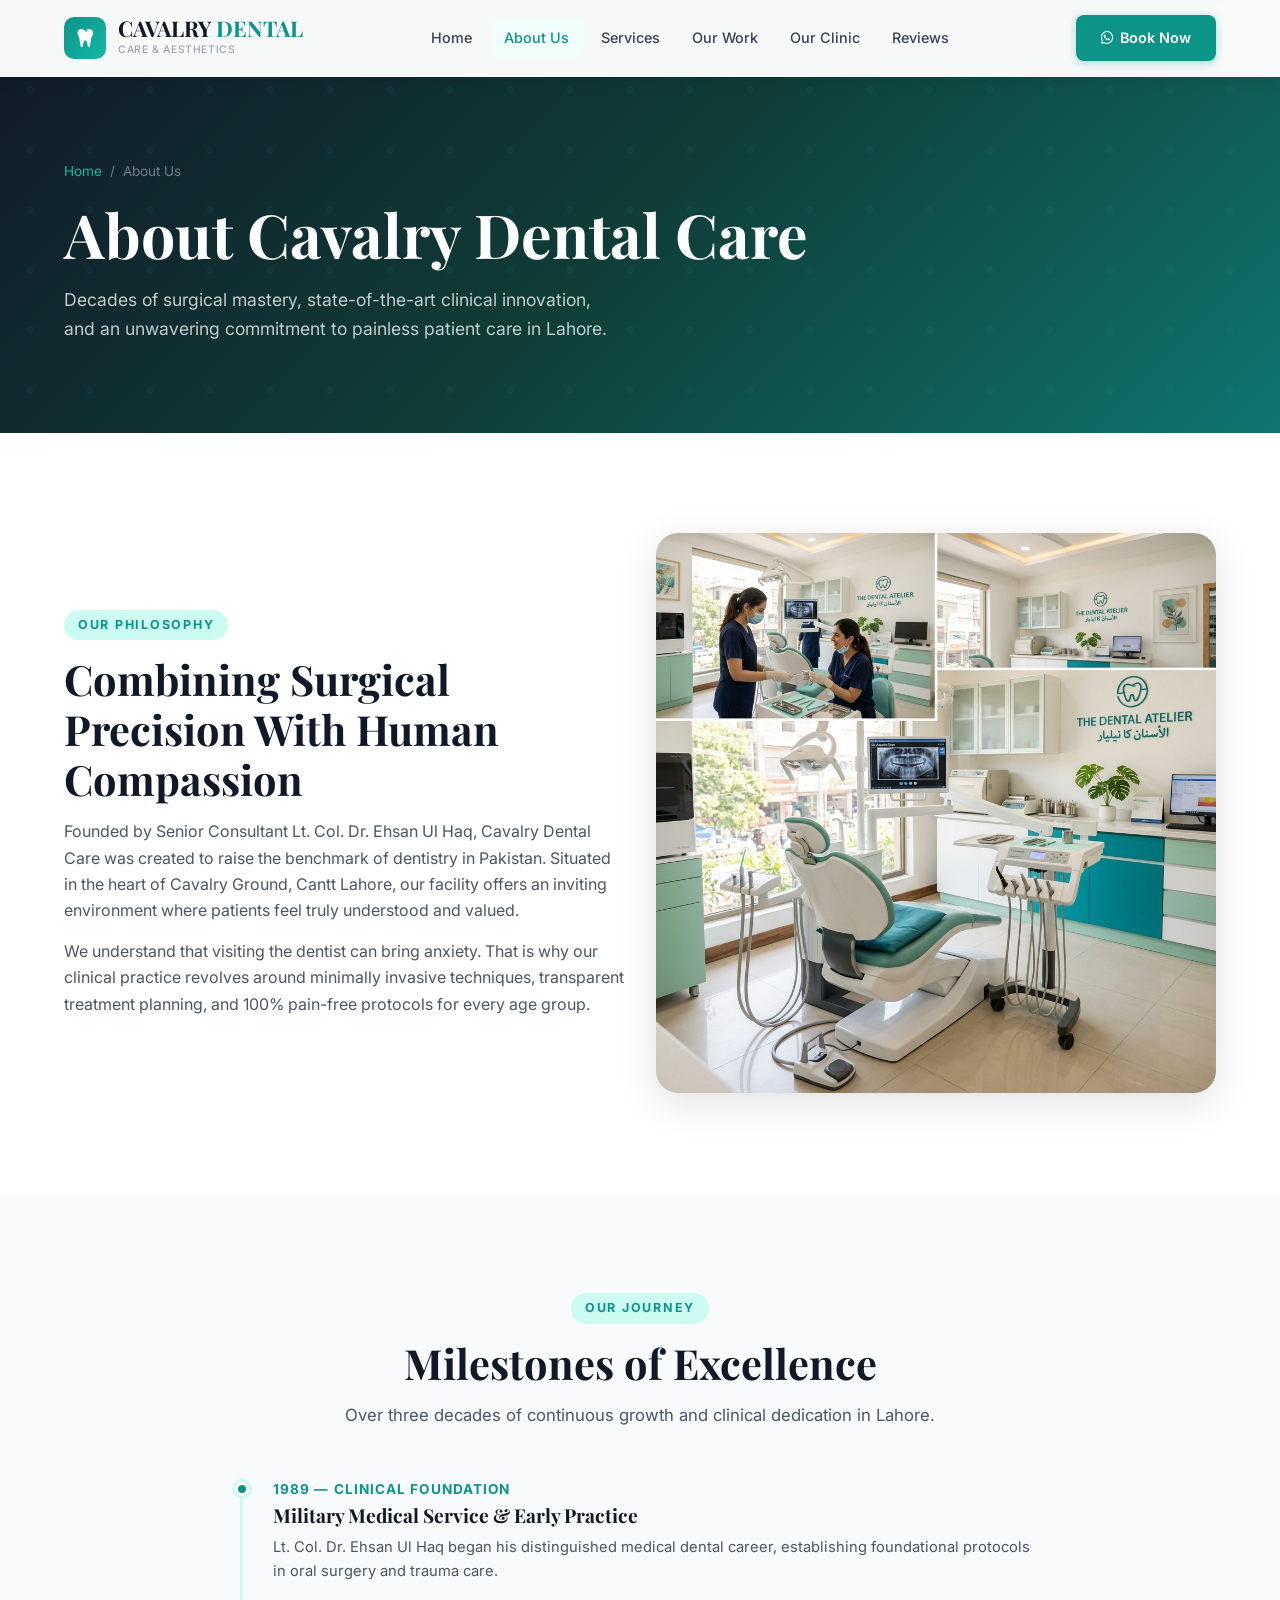
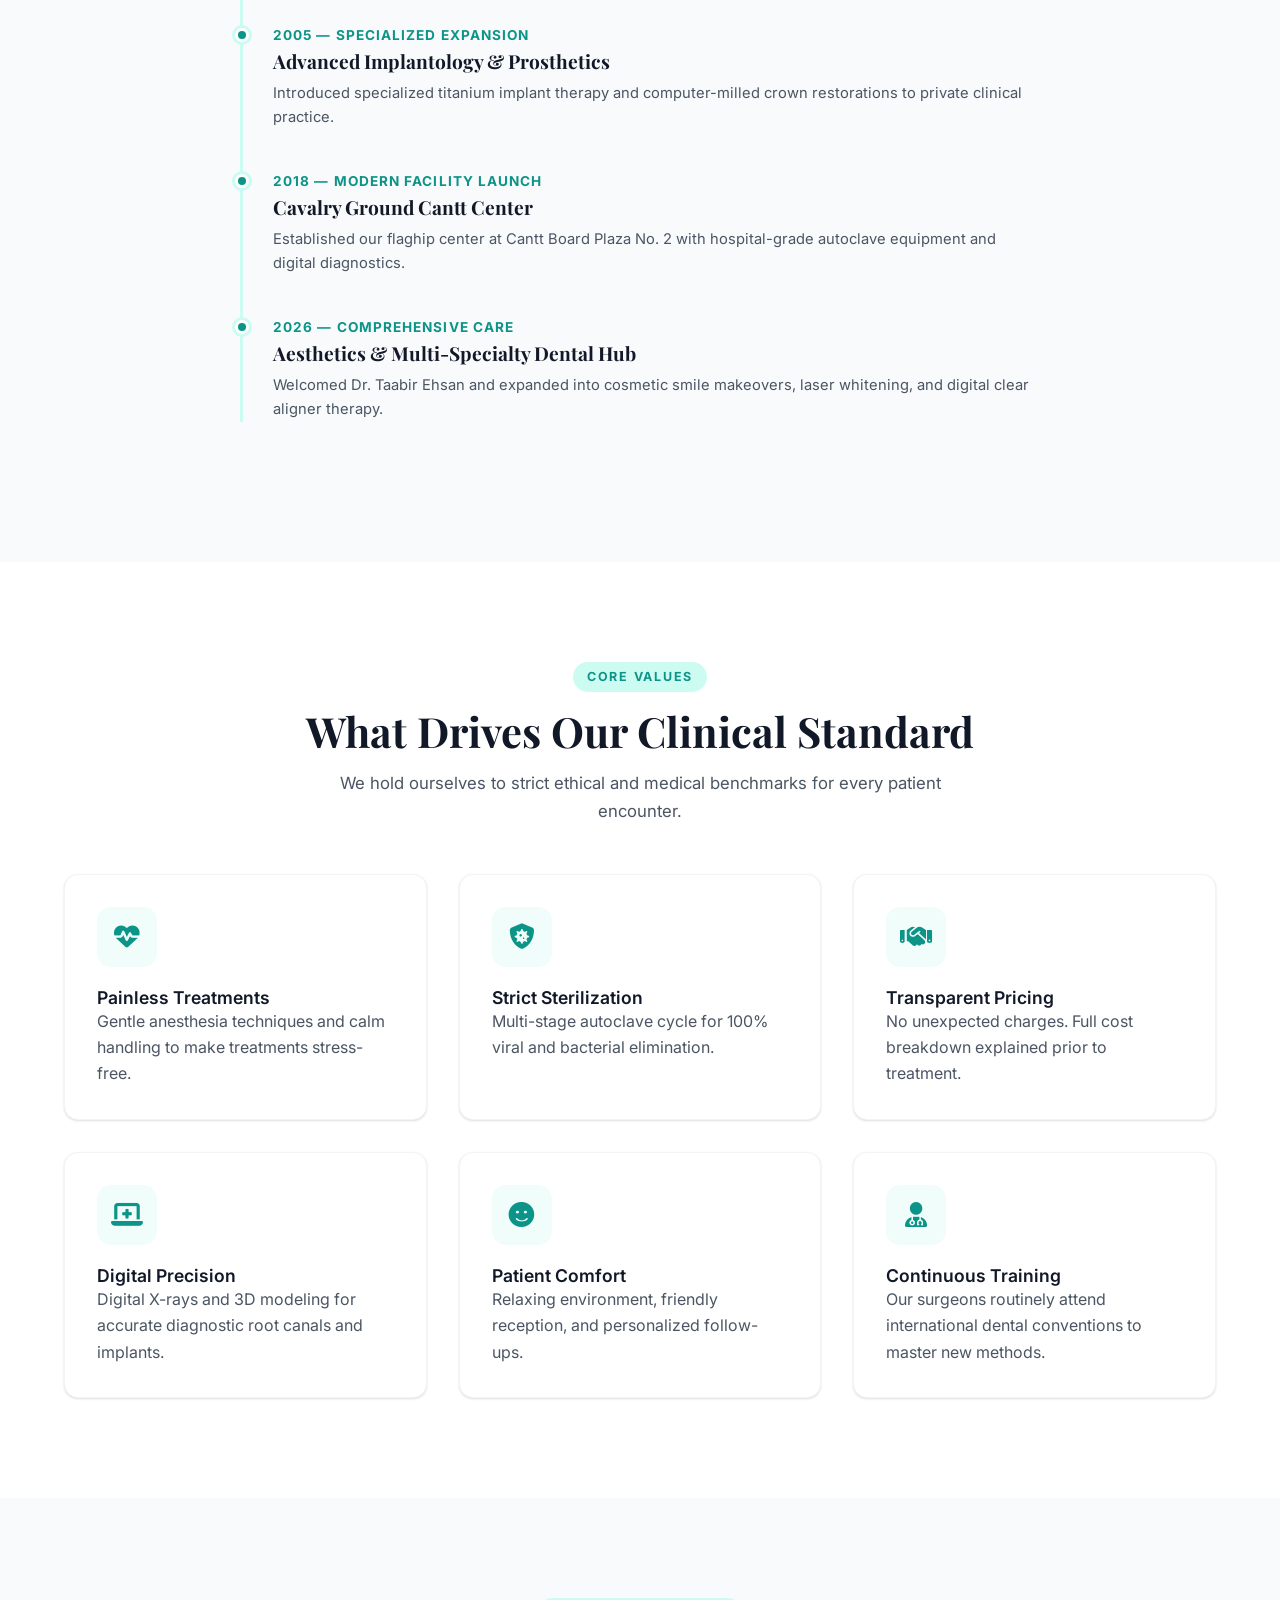
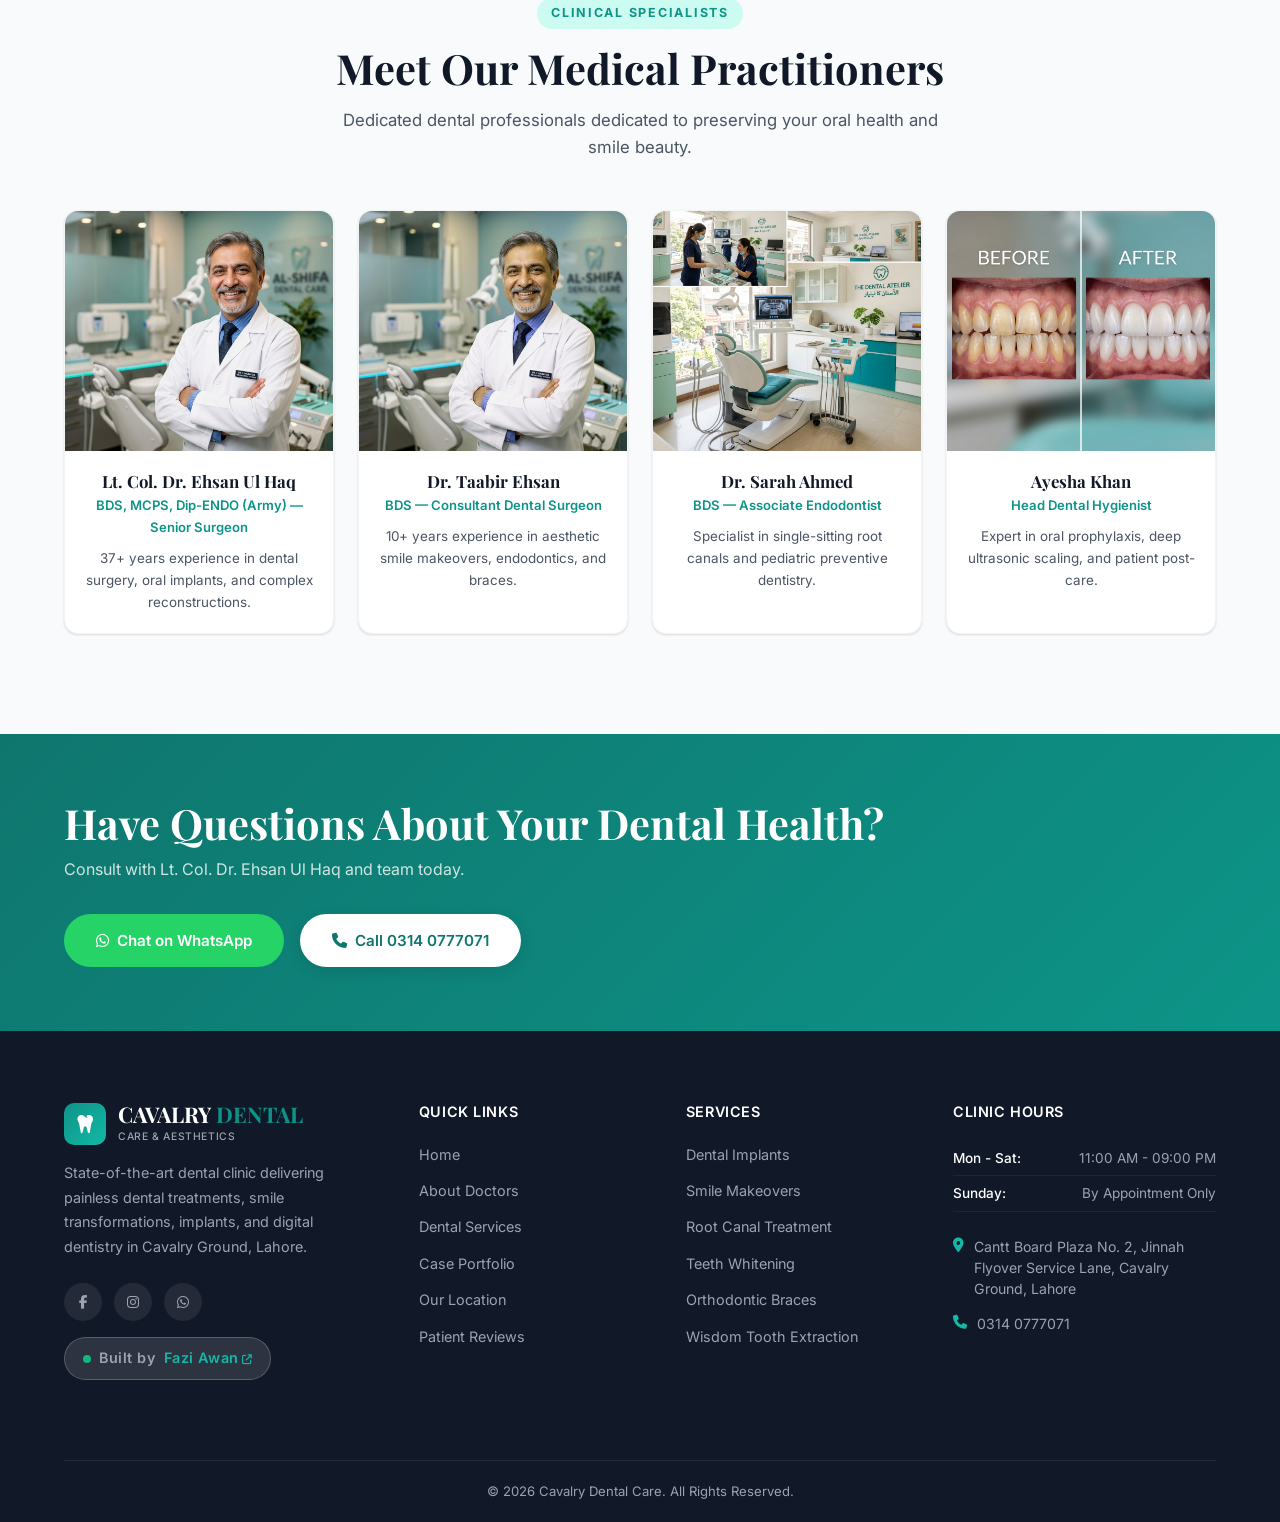
==== about.html @ 9e1ca4f2 "Checkpoint: current state of Cavalary Dental Care website" ====
<!DOCTYPE html>
<html lang="en">
<head>
  <meta charset="UTF-8" />
  <meta name="viewport" content="width=device-width, initial-scale=1.0" />
  <title>About Cavalry Dental Care — Lt. Col. Dr. Ehsan Ul Haq & Team | Lahore</title>
  <meta name="description" content="Learn about Cavalry Dental Care in Cavalry Ground, Lahore. Founded by Lt. Col. Dr. Ehsan Ul Haq (37+ yrs exp) and Dr. Taabir Ehsan. Dedicated to painless, world-class dental excellence." />
  <link rel="preconnect" href="https://fonts.googleapis.com" />
  <link rel="preconnect" href="https://fonts.gstatic.com" crossorigin />
  <link href="https://fonts.googleapis.com/css2?family=Inter:wght@300;400;500;600;700;800&family=Playfair+Display:wght@400;600;700&display=swap" rel="stylesheet" />
  <link rel="stylesheet" href="style.css" />
  <link rel="stylesheet" href="https://cdnjs.cloudflare.com/ajax/libs/font-awesome/6.5.0/css/all.min.css" />
  <style>
    .timeline {
      position: relative;
      max-width: 800px;
      margin: 40px auto 0;
      padding-left: 30px;
      border-left: 3px solid var(--teal-pale);
    }
    .timeline-item {
      position: relative;
      margin-bottom: 40px;
    }
    .timeline-item::before {
      content: '';
      position: absolute;
      left: -38px; top: 4px;
      width: 14px; height: 14px;
      border-radius: 50%;
      background: var(--teal);
      border: 3px solid #fff;
      box-shadow: 0 0 0 3px var(--teal-pale);
    }
    .timeline-year {
      font-size: .85rem; font-weight: 700; color: var(--teal);
      text-transform: uppercase; letter-spacing: .08em; margin-bottom: 4px;
    }
    .timeline-title { font-size: 1.2rem; margin-bottom: 8px; }
    .timeline-desc { font-size: .92rem; color: var(--gray-600); }

    .team-grid {
      display: grid;
      grid-template-columns: repeat(4, 1fr);
      gap: 24px;
      margin-top: 40px;
    }
    .team-card {
      background: #fff;
      border-radius: var(--radius);
      overflow: hidden;
      border: 1px solid var(--gray-100);
      box-shadow: var(--shadow-sm);
      text-align: center;
      transition: transform var(--transition), box-shadow var(--transition);
    }
    .team-card:hover { transform: translateY(-6px); box-shadow: var(--shadow-lg); }
    .team-img { height: 240px; overflow: hidden; background: var(--gray-100); }
    .team-img img { width: 100%; height: 100%; object-fit: cover; }
    .team-info { padding: 20px; }
    .team-name { font-size: 1.05rem; margin-bottom: 4px; }
    .team-role { font-size: .82rem; color: var(--teal); font-weight: 600; margin-bottom: 8px; }
    .team-bio { font-size: .84rem; color: var(--gray-600); }

    @media (max-width: 900px) {
      .team-grid { grid-template-columns: repeat(2, 1fr); }
    }
    @media (max-width: 500px) {
      .team-grid { grid-template-columns: 1fr; }
    }
  </style>
</head>
<body>

  <!-- SITE HEADER -->
  <header class="site-header scrolled" id="site-header">
    <div class="container nav-inner">
      <a href="index.html" class="nav-logo">
        <div class="nav-logo-icon"><i class="fa-solid fa-tooth"></i></div>
        <div>
          <div class="nav-logo-text">CAVALRY <span>DENTAL</span></div>
          <span class="nav-logo-sub">CARE & AESTHETICS</span>
        </div>
      </a>
      <nav class="nav-links">
        <a href="index.html">Home</a>
        <a href="about.html" class="active">About Us</a>
        <a href="services.html">Services</a>
        <a href="work.html">Our Work</a>
        <a href="office.html">Our Clinic</a>
        <a href="testimonials.html">Reviews</a>
      </nav>
      <div class="nav-right">
        <a href="https://wa.me/923140777071?text=Hello!%20I%20would%20like%20to%20book%20an%20appointment." class="nav-cta btn-whatsapp" target="_blank"><i class="fa-brands fa-whatsapp"></i> Book Now</a>
      </div>
      <button class="nav-toggle" id="nav-toggle" aria-label="Toggle navigation">
        <span></span><span></span><span></span>
      </button>
    </div>
  </header>

  <!-- MOBILE MENU -->
  <div class="mobile-menu" id="mobile-menu">
    <a href="index.html">Home</a>
    <a href="about.html" class="active">About Us</a>
    <a href="services.html">Services</a>
    <a href="work.html">Our Work</a>
    <a href="office.html">Our Clinic</a>
    <a href="testimonials.html">Reviews</a>
    <a href="https://wa.me/923140777071?text=Hello!%20I%20would%20like%20to%20book%20an%20appointment." class="nav-cta" target="_blank"><i class="fa-brands fa-whatsapp"></i> Book via WhatsApp</a>
  </div>

  <!-- PAGE HERO -->
  <section class="page-hero">
    <div class="container">
      <div class="breadcrumb">
        <a href="index.html">Home</a> <span>/</span> <span>About Us</span>
      </div>
      <h1>About Cavalry Dental Care</h1>
      <p>Decades of surgical mastery, state-of-the-art clinical innovation, and an unwavering commitment to painless patient care in Lahore.</p>
    </div>
  </section>

  <!-- STORY SECTION -->
  <section class="section">
    <div class="container">
      <div class="grid-2" style="align-items: center;">
        <div class="fade-in-left">
          <span class="section-label">Our Philosophy</span>
          <h2 class="section-title">Combining Surgical Precision With Human Compassion</h2>
          <p>Founded by Senior Consultant Lt. Col. Dr. Ehsan Ul Haq, Cavalry Dental Care was created to raise the benchmark of dentistry in Pakistan. Situated in the heart of Cavalry Ground, Cantt Lahore, our facility offers an inviting environment where patients feel truly understood and valued.</p>
          <p style="margin-top: 14px;">We understand that visiting the dentist can bring anxiety. That is why our clinical practice revolves around minimally invasive techniques, transparent treatment planning, and 100% pain-free protocols for every age group.</p>
        </div>
        <div class="fade-in-right">
          <img src="clinic_interior.png" alt="Cavalry Dental Care Interior" style="border-radius: var(--radius-lg); box-shadow: var(--shadow-lg);" />
        </div>
      </div>
    </div>
  </section>

  <!-- TIMELINE SECTION -->
  <section class="section section-alt">
    <div class="container">
      <div class="text-center fade-in">
        <span class="section-label">Our Journey</span>
        <h2 class="section-title">Milestones of Excellence</h2>
        <p class="section-subtitle">Over three decades of continuous growth and clinical dedication in Lahore.</p>
      </div>

      <div class="timeline fade-in">
        <div class="timeline-item">
          <div class="timeline-year">1989 — Clinical Foundation</div>
          <h3 class="timeline-title">Military Medical Service & Early Practice</h3>
          <p class="timeline-desc">Lt. Col. Dr. Ehsan Ul Haq began his distinguished medical dental career, establishing foundational protocols in oral surgery and trauma care.</p>
        </div>
        <div class="timeline-item">
          <div class="timeline-year">2005 — Specialized Expansion</div>
          <h3 class="timeline-title">Advanced Implantology & Prosthetics</h3>
          <p class="timeline-desc">Introduced specialized titanium implant therapy and computer-milled crown restorations to private clinical practice.</p>
        </div>
        <div class="timeline-item">
          <div class="timeline-year">2018 — Modern Facility Launch</div>
          <h3 class="timeline-title">Cavalry Ground Cantt Center</h3>
          <p class="timeline-desc">Established our flaghip center at Cantt Board Plaza No. 2 with hospital-grade autoclave equipment and digital diagnostics.</p>
        </div>
        <div class="timeline-item">
          <div class="timeline-year">2026 — Comprehensive Care</div>
          <h3 class="timeline-title">Aesthetics & Multi-Specialty Dental Hub</h3>
          <p class="timeline-desc">Welcomed Dr. Taabir Ehsan and expanded into cosmetic smile makeovers, laser whitening, and digital clear aligner therapy.</p>
        </div>
      </div>
    </div>
  </section>

  <!-- VALUES SECTION -->
  <section class="section">
    <div class="container">
      <div class="text-center fade-in">
        <span class="section-label">Core Values</span>
        <h2 class="section-title">What Drives Our Clinical Standard</h2>
        <p class="section-subtitle">We hold ourselves to strict ethical and medical benchmarks for every patient encounter.</p>
      </div>

      <div class="grid-3 stagger">
        <div class="card" style="padding: 32px;" class="fade-in">
          <div class="service-icon"><i class="fa-solid fa-heart-pulse"></i></div>
          <h4>Painless Treatments</h4>
          <p>Gentle anesthesia techniques and calm handling to make treatments stress-free.</p>
        </div>
        <div class="card" style="padding: 32px;" class="fade-in">
          <div class="service-icon"><i class="fa-solid fa-shield-virus"></i></div>
          <h4>Strict Sterilization</h4>
          <p>Multi-stage autoclave cycle for 100% viral and bacterial elimination.</p>
        </div>
        <div class="card" style="padding: 32px;" class="fade-in">
          <div class="service-icon"><i class="fa-solid fa-handshake"></i></div>
          <h4>Transparent Pricing</h4>
          <p>No unexpected charges. Full cost breakdown explained prior to treatment.</p>
        </div>
        <div class="card" style="padding: 32px;" class="fade-in">
          <div class="service-icon"><i class="fa-solid fa-laptop-medical"></i></div>
          <h4>Digital Precision</h4>
          <p>Digital X-rays and 3D modeling for accurate diagnostic root canals and implants.</p>
        </div>
        <div class="card" style="padding: 32px;" class="fade-in">
          <div class="service-icon"><i class="fa-solid fa-face-smile"></i></div>
          <h4>Patient Comfort</h4>
          <p>Relaxing environment, friendly reception, and personalized follow-ups.</p>
        </div>
        <div class="card" style="padding: 32px;" class="fade-in">
          <div class="service-icon"><i class="fa-solid fa-user-doctor"></i></div>
          <h4>Continuous Training</h4>
          <p>Our surgeons routinely attend international dental conventions to master new methods.</p>
        </div>
      </div>
    </div>
  </section>

  <!-- TEAM SECTION -->
  <section class="section section-alt">
    <div class="container">
      <div class="text-center fade-in">
        <span class="section-label">Clinical Specialists</span>
        <h2 class="section-title">Meet Our Medical Practitioners</h2>
        <p class="section-subtitle">Dedicated dental professionals dedicated to preserving your oral health and smile beauty.</p>
      </div>

      <div class="team-grid stagger">
        <div class="team-card fade-in">
          <div class="team-img"><img src="dr_ehsan.png" alt="Lt. Col. Dr. Ehsan Ul Haq" /></div>
          <div class="team-info">
            <h3 class="team-name">Lt. Col. Dr. Ehsan Ul Haq</h3>
            <div class="team-role">BDS, MCPS, Dip-ENDO (Army) — Senior Surgeon</div>
            <p class="team-bio">37+ years experience in dental surgery, oral implants, and complex reconstructions.</p>
          </div>
        </div>

        <div class="team-card fade-in">
          <div class="team-img"><img src="dr_ehsan.png" alt="Dr. Taabir Ehsan" style="filter: hue-rotate(15deg);" /></div>
          <div class="team-info">
            <h3 class="team-name">Dr. Taabir Ehsan</h3>
            <div class="team-role">BDS — Consultant Dental Surgeon</div>
            <p class="team-bio">10+ years experience in aesthetic smile makeovers, endodontics, and braces.</p>
          </div>
        </div>

        <div class="team-card fade-in">
          <div class="team-img"><img src="clinic_interior.png" alt="Dr. Sarah Ahmed" /></div>
          <div class="team-info">
            <h3 class="team-name">Dr. Sarah Ahmed</h3>
            <div class="team-role">BDS — Associate Endodontist</div>
            <p class="team-bio">Specialist in single-sitting root canals and pediatric preventive dentistry.</p>
          </div>
        </div>

        <div class="team-card fade-in">
          <div class="team-img"><img src="smile_makeover.png" alt="Nurse Ayesha Khan" /></div>
          <div class="team-info">
            <h3 class="team-name">Ayesha Khan</h3>
            <div class="team-role">Head Dental Hygienist</div>
            <p class="team-bio">Expert in oral prophylaxis, deep ultrasonic scaling, and patient post-care.</p>
          </div>
        </div>
      </div>
    </div>
  </section>

  <!-- CONTACT STRIP -->
  <section class="contact-strip">
    <div class="container">
      <div class="contact-strip-inner">
        <div>
          <h2>Have Questions About Your Dental Health?</h2>
          <p>Consult with Lt. Col. Dr. Ehsan Ul Haq and team today.</p>
        </div>
        <div class="contact-strip-btns">
          <a href="https://wa.me/923140777071?text=Hello!%20I'd%20like%20to%20book%20a%20consultation." class="btn btn-whatsapp" target="_blank"><i class="fa-brands fa-whatsapp"></i> Chat on WhatsApp</a>
          <a href="tel:+923140777071" class="btn btn-white"><i class="fa-solid fa-phone"></i> Call 0314 0777071</a>
        </div>
      </div>
    </div>
  </section>

  <!-- FOOTER -->
  <footer class="site-footer">
    <div class="container">
      <div class="footer-grid">
        <div class="footer-brand">
          <a href="index.html" class="nav-logo">
            <div class="nav-logo-icon"><i class="fa-solid fa-tooth"></i></div>
            <div>
              <div class="nav-logo-text">CAVALRY <span>DENTAL</span></div>
              <span class="nav-logo-sub">CARE & AESTHETICS</span>
            </div>
          </a>
          <p>State-of-the-art dental clinic delivering painless dental treatments, smile transformations, implants, and digital dentistry in Cavalry Ground, Lahore.</p>
          <div class="footer-social">
            <a href="https://facebook.com" target="_blank" aria-label="Facebook"><i class="fa-brands fa-facebook-f"></i></a>
            <a href="https://instagram.com" target="_blank" aria-label="Instagram"><i class="fa-brands fa-instagram"></i></a>
            <a href="https://wa.me/923140777071" target="_blank" aria-label="WhatsApp"><i class="fa-brands fa-whatsapp"></i></a>
          </div>
          <p class="footer-credit"><span class="dot"></span> Built by <a href="https://fazi-awan-portfolio.vercel.app/" target="_blank" rel="noopener">Fazi Awan <i class="fa-solid fa-arrow-up-right-from-square"></i></a></p>
        </div>

        <div class="footer-col">
          <h4>Quick Links</h4>
          <ul>
            <li><a href="index.html">Home</a></li>
            <li><a href="about.html">About Doctors</a></li>
            <li><a href="services.html">Dental Services</a></li>
            <li><a href="work.html">Case Portfolio</a></li>
            <li><a href="office.html">Our Location</a></li>
            <li><a href="testimonials.html">Patient Reviews</a></li>
          </ul>
        </div>

        <div class="footer-col">
          <h4>Services</h4>
          <ul>
            <li><a href="services.html">Dental Implants</a></li>
            <li><a href="services.html">Smile Makeovers</a></li>
            <li><a href="services.html">Root Canal Treatment</a></li>
            <li><a href="services.html">Teeth Whitening</a></li>
            <li><a href="services.html">Orthodontic Braces</a></li>
            <li><a href="services.html">Wisdom Tooth Extraction</a></li>
          </ul>
        </div>

        <div class="footer-col">
          <h4>Clinic Hours</h4>
          <div class="footer-hours-row"><span>Mon - Sat:</span> <span>11:00 AM - 09:00 PM</span></div>
          <div class="footer-hours-row"><span>Sunday:</span> <span>By Appointment Only</span></div>
          
          <div style="margin-top: 24px;">
            <div class="footer-contact-item">
              <i class="fa-solid fa-location-dot icon"></i>
              <span>Cantt Board Plaza No. 2, Jinnah Flyover Service Lane, Cavalry Ground, Lahore</span>
            </div>
            <div class="footer-contact-item">
              <i class="fa-solid fa-phone icon"></i>
              <span>0314 0777071</span>
            </div>
          </div>
        </div>
      </div>

      <div class="footer-bottom">
        <div>© 2026 Cavalry Dental Care. All Rights Reserved.</div>
      </div>
    </div>
  </footer>

  <script src="shared.js"></script>
</body>
</html>
---- style.css ----
/* =============================================
   CAVALRY DENTAL CARE — SHARED STYLESHEET
   Based on Dental House Design System
   ============================================= */

@import url('https://fonts.googleapis.com/css2?family=Inter:wght@300;400;500;600;700;800&family=Playfair+Display:wght@400;600;700&display=swap');

/* ——— CSS Variables ——— */
:root {
  --teal: #0d9488;
  --teal-light: #14b8a6;
  --teal-dark: #0f766e;
  --teal-pale: #ccfbf1;
  --teal-bg: #f0fdfa;
  --white: #ffffff;
  --off-white: #f8fafc;
  --gray-50: #f9fafb;
  --gray-100: #f3f4f6;
  --gray-200: #e5e7eb;
  --gray-400: #9ca3af;
  --gray-600: #4b5563;
  --gray-700: #374151;
  --gray-800: #1f2937;
  --gray-900: #111827;
  --gold: #f59e0b;
  --shadow-sm: 0 1px 3px rgba(0, 0, 0, .08), 0 1px 2px rgba(0, 0, 0, .06);
  --shadow-md: 0 4px 16px rgba(0, 0, 0, .10);
  --shadow-lg: 0 10px 40px rgba(0, 0, 0, .12);
  --shadow-teal: 0 4px 20px rgba(13, 148, 136, .25);
  --radius: 14px;
  --radius-lg: 22px;
  --transition: .3s cubic-bezier(.4, 0, .2, 1);
}

/* ——— Reset & Base ——— */
*,
*::before,
*::after {
  box-sizing: border-box;
  margin: 0;
  padding: 0;
}

html {
  scroll-behavior: smooth;
  font-size: 16px;
}

body {
  font-family: 'Inter', sans-serif;
  color: var(--gray-800);
  background: var(--white);
  line-height: 1.65;
  overflow-x: hidden;
}

img {
  max-width: 100%;
  height: auto;
  display: block;
}

a {
  text-decoration: none;
  color: inherit;
}

ul {
  list-style: none;
}

/* ——— Typography ——— */
h1,
h2,
h3,
h4 {
  font-family: 'Playfair Display', serif;
  line-height: 1.2;
  color: var(--gray-900);
}

h1 {
  font-size: clamp(2.2rem, 5vw, 3.8rem);
}

h2 {
  font-size: clamp(1.8rem, 3.5vw, 2.6rem);
}

h3 {
  font-size: clamp(1.2rem, 2.5vw, 1.6rem);
}

h4 {
  font-size: 1.1rem;
  font-family: 'Inter', sans-serif;
  font-weight: 600;
}

p {
  color: var(--gray-600);
  font-size: 1rem;
}

/* ——— Utility ——— */
.container {
  max-width: 1200px;
  margin: 0 auto;
  padding: 0 24px;
}

.section-label {
  display: inline-block;
  font-size: .78rem;
  font-weight: 700;
  letter-spacing: .14em;
  text-transform: uppercase;
  color: var(--teal);
  background: var(--teal-pale);
  padding: 5px 14px;
  border-radius: 50px;
  margin-bottom: 14px;
}

.section-title {
  margin-bottom: 14px;
}

.section-subtitle {
  font-size: 1.05rem;
  color: var(--gray-600);
  max-width: 620px;
  margin-bottom: 48px;
}

.text-center {
  text-align: center;
}

.text-center .section-subtitle {
  margin-left: auto;
  margin-right: auto;
}

/* ——— Buttons ——— */
.btn {
  display: inline-flex;
  align-items: center;
  gap: 8px;
  padding: 14px 32px;
  border-radius: 50px;
  font-family: 'Inter', sans-serif;
  font-size: .95rem;
  font-weight: 600;
  cursor: pointer;
  border: none;
  transition: var(--transition);
  white-space: nowrap;
}

.btn-primary {
  background: var(--teal);
  color: #fff;
  box-shadow: var(--shadow-teal);
}

.btn-primary:hover {
  background: var(--teal-dark);
  transform: translateY(-2px);
  box-shadow: 0 8px 28px rgba(13, 148, 136, .35);
}

.btn-outline {
  background: transparent;
  color: var(--teal);
  border: 2px solid var(--teal);
}

.btn-outline:hover {
  background: var(--teal);
  color: #fff;
  transform: translateY(-2px);
}

.btn-white {
  background: #fff;
  color: var(--teal-dark);
  box-shadow: var(--shadow-md);
}

.btn-white:hover {
  background: var(--teal-pale);
  transform: translateY(-2px);
}

.btn-whatsapp {
  background: #25d366;
  color: #fff;
}

.btn-whatsapp:hover {
  background: #1da851;
  transform: translateY(-2px);
}

/* ——— NAVIGATION ——— */
.site-header {
  position: fixed;
  top: 0;
  left: 0;
  right: 0;
  z-index: 1000;
  transition: background var(--transition), box-shadow var(--transition), border-color var(--transition);
  padding: 0;
  border-bottom: 1px solid rgba(255, 255, 255, .08);
}

.site-header.scrolled {
  background: rgba(255, 255, 255, .97);
  backdrop-filter: blur(16px);
  -webkit-backdrop-filter: blur(16px);
  border-bottom: 1px solid var(--gray-100);
  box-shadow: 0 2px 20px rgba(0, 0, 0, .08);
}

.site-header.transparent {
  background: transparent;
  border-bottom: 1px solid rgba(255, 255, 255, .08);
}

.nav-inner {
  display: flex;
  align-items: center;
  height: 76px;
  gap: 24px;
}

.nav-logo {
  display: flex;
  align-items: center;
  gap: 12px;
  flex-shrink: 0;
}

.nav-logo-icon {
  width: 42px;
  height: 42px;
  background: linear-gradient(135deg, var(--teal), var(--teal-light));
  border-radius: 10px;
  display: flex;
  align-items: center;
  justify-content: center;
  color: #fff;
  font-size: 1.3rem;
}

.nav-logo-text {
  font-family: 'Playfair Display', serif;
  font-size: 1.35rem;
  font-weight: 700;
  color: var(--gray-900);
  line-height: 1;
  transition: color var(--transition);
}

.nav-logo-text span {
  color: var(--teal);
}

.nav-logo-sub {
  font-size: .65rem;
  font-weight: 500;
  color: var(--gray-400);
  letter-spacing: .06em;
  display: block;
  margin-top: 2px;
  transition: color var(--transition);
}

.site-header.transparent .nav-logo-text {
  color: #fff;
}

.site-header.transparent .nav-logo-text span {
  color: var(--teal-light);
}

.site-header.transparent .nav-logo-sub {
  color: rgba(255, 255, 255, .72);
}

.nav-links {
  flex: 1;
  display: flex;
  align-items: center;
  justify-content: center;
  gap: 4px;
}

.nav-links a {
  padding: 8px 14px;
  border-radius: 6px;
  font-size: .9rem;
  font-weight: 500;
  color: var(--gray-700);
  transition: color var(--transition), background var(--transition);
  white-space: nowrap;
}

.nav-links a:hover,
.nav-links a.active {
  color: var(--teal);
  background: var(--teal-bg);
}

.site-header.transparent .nav-links a {
  color: rgba(255, 255, 255, .88);
}

.site-header.transparent .nav-links a:hover,
.site-header.transparent .nav-links a.active {
  color: #fff;
  background: rgba(255, 255, 255, .12);
}

.nav-right {
  display: flex;
  align-items: center;
  gap: 16px;
  flex-shrink: 0;
}

.nav-phone {
  display: flex;
  align-items: center;
  gap: 6px;
  font-size: .9rem;
  font-weight: 600;
  color: var(--gray-700);
  transition: color var(--transition);
  white-space: nowrap;
}

.nav-phone:hover {
  color: var(--teal);
}

.site-header.transparent .nav-phone {
  color: rgba(255, 255, 255, .88);
}

.site-header.transparent .nav-phone:hover {
  color: #fff;
}

.nav-cta {
  display: inline-flex;
  align-items: center;
  justify-content: center;
  gap: 6px;
  padding: 10px 24px;
  font-size: .9rem;
  font-weight: 600;
  white-space: nowrap;
  cursor: pointer;
  border-radius: 50px;
  border: 1px solid rgba(255, 255, 255, .4);
  background: rgba(255, 255, 255, .15);
  color: #fff;
  backdrop-filter: blur(8px);
  -webkit-backdrop-filter: blur(8px);
  transition: background var(--transition), border-color var(--transition), transform var(--transition), box-shadow var(--transition), color var(--transition), border-radius var(--transition);
}

.nav-cta:hover {
  background: rgba(255, 255, 255, .28);
  border-color: rgba(255, 255, 255, .7);
  transform: translateY(-1px);
  box-shadow: 0 4px 16px rgba(0, 0, 0, .18);
}

.site-header.scrolled .nav-cta {
  background: var(--teal);
  border-color: transparent;
  color: #fff;
  border-radius: 8px;
  box-shadow: 0 2px 8px rgba(13, 148, 136, .35);
}

.site-header.scrolled .nav-cta:hover {
  background: var(--teal-dark);
  transform: translateY(-1px);
  box-shadow: 0 4px 16px rgba(13, 148, 136, .45);
}

.nav-toggle {
  display: none;
  flex-direction: column;
  justify-content: center;
  gap: 5px;
  width: 36px;
  height: 36px;
  padding: 4px;
  background: none;
  border: none;
  cursor: pointer;
  border-radius: 6px;
  transition: background var(--transition);
  margin-left: auto;
}

.nav-toggle:hover {
  background: rgba(255, 255, 255, .12);
}

.nav-toggle span {
  display: block;
  height: 2px;
  background: var(--gray-700);
  border-radius: 2px;
  transition: transform 250ms ease, opacity 250ms ease, background 350ms ease;
}

.site-header.transparent .nav-toggle span {
  background: #fff;
}

.site-header.scrolled .nav-toggle span {
  background: var(--gray-700);
}

.site-header.scrolled .nav-toggle:hover {
  background: var(--gray-100);
}

.nav-toggle.open span:nth-child(1) {
  transform: translateY(7px) rotate(45deg);
}

.nav-toggle.open span:nth-child(2) {
  opacity: 0;
}

.nav-toggle.open span:nth-child(3) {
  transform: translateY(-7px) rotate(-45deg);
}

.mobile-menu {
  display: none;
  position: fixed;
  top: 76px;
  left: 0;
  right: 0;
  background: rgba(255, 255, 255, .98);
  backdrop-filter: blur(12px);
  border-top: 1px solid var(--gray-100);
  padding: 16px 24px 24px;
  z-index: 999;
  box-shadow: var(--shadow-lg);
}

.mobile-menu.open {
  display: block;
}

.mobile-menu a {
  display: block;
  padding: 14px 0;
  border-bottom: 1px solid var(--gray-100);
  font-size: 1rem;
  font-weight: 500;
  color: var(--gray-700);
}

.mobile-menu a:last-child {
  border-bottom: none;
}

.mobile-menu a.nav-cta {
  display: flex;
  align-items: center;
  justify-content: center;
  background: var(--teal);
  color: #fff;
  padding: 14px 24px;
  border-radius: 50px;
  text-align: center;
  margin-top: 12px;
  border-bottom: none;
}

/* ——— FOOTER ——— */
.site-footer {
  background: var(--gray-900);
  color: var(--gray-400);
  padding: 72px 0 0;
}

.footer-grid {
  display: grid;
  grid-template-columns: 1.4fr 1fr 1fr 1.2fr;
  gap: 48px;
  padding-bottom: 56px;
  border-bottom: 1px solid rgba(255, 255, 255, .08);
}

.footer-brand .nav-logo-text {
  color: #fff;
}

.footer-brand p {
  color: var(--gray-400);
  margin: 16px 0 24px;
  font-size: .9rem;
  line-height: 1.7;
}

.footer-social {
  display: flex;
  gap: 12px;
}

.footer-social a {
  width: 38px;
  height: 38px;
  border-radius: 50%;
  background: rgba(255, 255, 255, .08);
  display: flex;
  align-items: center;
  justify-content: center;
  color: var(--gray-400);
  font-size: .85rem;
  transition: var(--transition);
}

.footer-social a:hover {
  background: var(--teal);
  color: #fff;
}

.footer-credit {
  display: inline-flex;
  align-items: center;
  gap: 8px;
  background: rgba(255, 255, 255, .12);
  backdrop-filter: blur(8px);
  border: 1px solid rgba(255, 255, 255, .2);
  color: #fff;
  padding: 8px 18px;
  border-radius: 50px;
  font-size: .82rem;
  font-weight: 600;
  letter-spacing: .04em;
  margin: 20px 0 0;
  white-space: nowrap;
  width: fit-content;
}
.footer-credit .dot {
  width: 8px; height: 8px;
  background: #10b981;
  border-radius: 50%;
  animation: pulse 1.5s infinite;
  flex-shrink: 0;
}
.footer-credit a {
  color: var(--teal-light);
  transition: color .3s, transform .3s;
  display: inline-flex;
  align-items: center;
  gap: 3px;
}
.footer-credit a:hover {
  color: var(--teal);
}
.footer-credit a i {
  font-size: .7em;
  transition: transform .3s;
}
.footer-credit a:hover i {
  transform: translate(1px, -1px);
}

.footer-col h4 {
  color: #fff;
  font-family: 'Inter', sans-serif;
  font-size: .9rem;
  font-weight: 600;
  letter-spacing: .04em;
  margin-bottom: 20px;
  text-transform: uppercase;
}

.footer-col ul li {
  margin-bottom: 10px;
}

.footer-col ul li a {
  color: var(--gray-400);
  font-size: .9rem;
  transition: color var(--transition);
}

.footer-col ul li a:hover {
  color: var(--teal-light);
}

.footer-contact-item {
  display: flex;
  gap: 10px;
  margin-bottom: 14px;
  color: var(--gray-400);
  font-size: .88rem;
  line-height: 1.5;
}

.footer-contact-item .icon {
  color: var(--teal-light);
  margin-top: 2px;
  flex-shrink: 0;
}

.footer-hours-row {
  display: flex;
  justify-content: space-between;
  gap: 12px;
  font-size: .85rem;
  padding: 6px 0;
  border-bottom: 1px solid rgba(255, 255, 255, .06);
  color: var(--gray-400);
}

.footer-hours-row span:first-child {
  font-weight: 500;
  color: #fff;
}

.footer-bottom {
  display: flex;
  align-items: center;
  justify-content: center;
  padding: 20px 0;
  font-size: .82rem;
  gap: 16px;
  flex-wrap: wrap;
}

.footer-whatsapp {
  display: inline-flex;
  align-items: center;
  gap: 8px;
  background: #25d366;
  color: #fff;
  padding: 10px 20px;
  border-radius: 50px;
  font-size: .88rem;
  font-weight: 600;
  transition: var(--transition);
}

.footer-whatsapp:hover {
  background: #1da851;
  transform: translateY(-1px);
}

/* ——— PAGE HERO (inner pages) ——— */
.page-hero {
  background: linear-gradient(135deg, var(--gray-900) 0%, #0f3d38 50%, var(--teal-dark) 100%);
  padding: 160px 0 90px;
  position: relative;
  overflow: hidden;
}

.page-hero::before {
  content: '';
  position: absolute;
  inset: 0;
  background: url("data:image/svg+xml,%3Csvg width='60' height='60' viewBox='0 0 60 60' xmlns='http://www.w3.org/2000/svg'%3E%3Cg fill='none' fill-rule='evenodd'%3E%3Cg fill='%2314b8a6' fill-opacity='0.05'%3E%3Ccircle cx='30' cy='30' r='4'/%3E%3C/g%3E%3C/g%3E%3C/svg%3E");
}

.page-hero .container {
  position: relative;
  z-index: 1;
}

.page-hero h1 {
  color: #fff;
}

.page-hero p {
  color: rgba(255, 255, 255, .75);
  max-width: 560px;
  font-size: 1.1rem;
  margin-top: 14px;
}

.breadcrumb {
  display: flex;
  align-items: center;
  gap: 8px;
  font-size: .85rem;
  color: rgba(255, 255, 255, .6);
  margin-bottom: 16px;
}

.breadcrumb a {
  color: var(--teal-light);
}

.breadcrumb span {
  color: rgba(255, 255, 255, .4);
}

/* ——— CARDS ——— */
.card {
  background: #fff;
  border-radius: var(--radius);
  box-shadow: var(--shadow-sm);
  border: 1px solid var(--gray-100);
  transition: transform var(--transition), box-shadow var(--transition);
  overflow: hidden;
}

.card:hover {
  transform: translateY(-6px);
  box-shadow: var(--shadow-lg);
}

/* ——— STATS STRIP ——— */
.stats-strip {
  background: var(--teal);
  padding: 48px 0;
}

.stats-grid {
  display: grid;
  grid-template-columns: repeat(auto-fit, minmax(160px, 1fr));
  gap: 32px;
  text-align: center;
}

.stat-item .number {
  font-family: 'Playfair Display', serif;
  font-size: 2.4rem;
  font-weight: 700;
  color: #fff;
  line-height: 1;
}

.stat-item .label {
  color: rgba(255, 255, 255, .8);
  font-size: .88rem;
  margin-top: 6px;
}

.stat-item .stars {
  color: #fde68a;
  font-size: 1.2rem;
  letter-spacing: 2px;
}

/* ——— SECTION SPACING ——— */
.section {
  padding: 100px 0;
}

.section-alt {
  background: var(--off-white);
}

.section-teal {
  background: var(--teal-bg);
}

/* ——— STAR RATING ——— */
.stars {
  color: var(--gold);
  letter-spacing: 2px;
}

/* ——— GRID LAYOUTS ——— */
.grid-2 {
  display: grid;
  grid-template-columns: repeat(2, 1fr);
  gap: 32px;
}

.grid-3 {
  display: grid;
  grid-template-columns: repeat(3, 1fr);
  gap: 32px;
}

.grid-4 {
  display: grid;
  grid-template-columns: repeat(4, 1fr);
  gap: 28px;
}

.grid-auto {
  display: grid;
  grid-template-columns: repeat(auto-fill, minmax(320px, 1fr));
  gap: 28px;
}

/* ——— SCROLL ANIMATIONS ——— */
.fade-in {
  opacity: 0;
  transform: translateY(28px);
  transition: opacity .7s ease, transform .7s ease;
}

.fade-in.visible {
  opacity: 1;
  transform: translateY(0);
}

.fade-in-left {
  opacity: 0;
  transform: translateX(-32px);
  transition: opacity .7s ease, transform .7s ease;
}

.fade-in-left.visible {
  opacity: 1;
  transform: translateX(0);
}

.fade-in-right {
  opacity: 0;
  transform: translateX(32px);
  transition: opacity .7s ease, transform .7s ease;
}

.fade-in-right.visible {
  opacity: 1;
  transform: translateX(0);
}

.stagger>*:nth-child(1) { transition-delay: .05s; }
.stagger>*:nth-child(2) { transition-delay: .15s; }
.stagger>*:nth-child(3) { transition-delay: .25s; }
.stagger>*:nth-child(4) { transition-delay: .35s; }
.stagger>*:nth-child(5) { transition-delay: .45s; }
.stagger>*:nth-child(6) { transition-delay: .55s; }

/* ——— CONTACT STRIP ——— */
.contact-strip {
  background: linear-gradient(135deg, var(--teal-dark), var(--teal));
  padding: 64px 0;
}

.contact-strip-inner {
  display: flex;
  align-items: center;
  justify-content: space-between;
  gap: 32px;
  flex-wrap: wrap;
}

.contact-strip h2 {
  color: #fff;
  margin-bottom: 8px;
}

.contact-strip p {
  color: rgba(255, 255, 255, .8);
}

.contact-strip-btns {
  display: flex;
  gap: 16px;
  flex-wrap: wrap;
}

/* ——— SERVICE ICON BOX ——— */
.service-icon {
  width: 60px;
  height: 60px;
  border-radius: 14px;
  background: var(--teal-bg);
  display: flex;
  align-items: center;
  justify-content: center;
  font-size: 1.6rem;
  color: var(--teal);
  margin-bottom: 20px;
  transition: background var(--transition), transform var(--transition), color var(--transition);
}

.card:hover .service-icon {
  background: var(--teal);
  color: #fff;
}

/* ——— TESTIMONIAL CARD ——— */
.testimonial-card {
  background: #fff;
  border-radius: var(--radius);
  padding: 32px;
  box-shadow: var(--shadow-sm);
  border: 1px solid var(--gray-100);
  transition: transform var(--transition), box-shadow var(--transition);
}

.testimonial-card:hover {
  transform: translateY(-5px);
  box-shadow: var(--shadow-lg);
}

.testimonial-card .quote-mark {
  font-size: 3rem;
  line-height: 1;
  color: var(--teal-pale);
  font-family: Georgia, serif;
  margin-bottom: 8px;
}

.testimonial-card p {
  font-size: .95rem;
  line-height: 1.7;
  color: var(--gray-600);
  margin-bottom: 20px;
}

.testimonial-author {
  display: flex;
  align-items: center;
  gap: 12px;
}

.testimonial-avatar {
  width: 44px;
  height: 44px;
  border-radius: 50%;
  background: linear-gradient(135deg, var(--teal), var(--teal-light));
  display: flex;
  align-items: center;
  justify-content: center;
  font-weight: 700;
  color: #fff;
  font-size: .9rem;
  flex-shrink: 0;
}

.testimonial-name {
  font-weight: 600;
  color: var(--gray-800);
  font-size: .9rem;
}

.testimonial-role {
  font-size: .8rem;
  color: var(--gray-400);
}

/* ——— MAP SECTION ——— */
.map-wrapper {
  border-radius: var(--radius-lg);
  overflow: hidden;
  box-shadow: var(--shadow-lg);
  height: 420px;
}

.map-wrapper iframe {
  width: 100%;
  height: 100%;
  border: none;
}

/* ——— WORK GALLERY ——— */
.work-card {
  position: relative;
  border-radius: var(--radius);
  overflow: hidden;
  background: var(--gray-100);
  cursor: pointer;
}

.work-card-img {
  width: 100%;
  height: 260px;
  object-fit: cover;
  transition: transform .5s ease;
}

.work-card:hover .work-card-img {
  transform: scale(1.06);
}

.work-card-overlay {
  position: absolute;
  bottom: 0;
  left: 0;
  right: 0;
  padding: 24px;
  background: linear-gradient(to top, rgba(0, 0, 0, .7) 0%, transparent 100%);
  color: #fff;
}

.work-card-overlay h4 {
  color: #fff;
  margin-bottom: 4px;
}

.work-card-overlay p {
  color: rgba(255, 255, 255, .75);
  font-size: .85rem;
  margin: 0;
}

.work-tag {
  display: inline-block;
  background: var(--teal);
  color: #fff;
  padding: 3px 10px;
  border-radius: 50px;
  font-size: .72rem;
  font-weight: 600;
  margin-bottom: 6px;
}

/* ——— FILTER TABS ——— */
.filter-tabs {
  display: flex;
  gap: 10px;
  flex-wrap: wrap;
  margin-bottom: 40px;
}

.filter-tab {
  padding: 9px 22px;
  border-radius: 50px;
  border: 2px solid var(--gray-200);
  background: #fff;
  font-size: .88rem;
  font-weight: 500;
  color: var(--gray-600);
  cursor: pointer;
  transition: var(--transition);
}

.filter-tab.active,
.filter-tab:hover {
  background: var(--teal);
  color: #fff;
  border-color: var(--teal);
}

/* ——— OFFICE / GALLERY ——— */
.office-gallery {
  display: grid;
  grid-template-columns: repeat(3, 1fr);
  grid-template-rows: repeat(2, 220px);
  gap: 16px;
}

.office-gallery-item {
  border-radius: 12px;
  overflow: hidden;
  position: relative;
}

.office-gallery-item:first-child {
  grid-row: span 2;
}

.office-gallery-item img {
  width: 100%;
  height: 100%;
  object-fit: cover;
  transition: transform .5s ease;
}

.office-gallery-item:hover img {
  transform: scale(1.05);
}

/* ——— HOURS TABLE ——— */
.hours-table {
  width: 100%;
  border-collapse: collapse;
}

.hours-table tr {
  border-bottom: 1px solid var(--gray-100);
}

.hours-table td {
  padding: 12px 0;
  font-size: .92rem;
}

.hours-table td:first-child {
  font-weight: 600;
  color: var(--gray-800);
}

.hours-table td:last-child {
  color: var(--gray-600);
  text-align: right;
}

.hours-table .today td {
  background: var(--teal-bg);
  padding: 12px 10px;
}

.hours-table .today td:first-child {
  color: var(--teal-dark);
}

.open-badge {
  display: inline-flex;
  align-items: center;
  gap: 6px;
  background: #d1fae5;
  color: #065f46;
  padding: 4px 12px;
  border-radius: 50px;
  font-size: .78rem;
  font-weight: 600;
}

.open-badge::before {
  content: '';
  width: 7px;
  height: 7px;
  background: #10b981;
  border-radius: 50%;
  animation: pulse 1.5s infinite;
}

@keyframes pulse {
  0%, 100% { opacity: 1; transform: scale(1); }
  50% { opacity: .5; transform: scale(1.3); }
}

/* ——— ACCORDION ——— */
.accordion-item {
  background: #fff;
  border: 1px solid var(--gray-200);
  border-radius: var(--radius);
  margin-bottom: 16px;
  overflow: hidden;
  transition: border-color var(--transition);
}

.accordion-header {
  padding: 20px 24px;
  display: flex;
  align-items: center;
  justify-content: space-between;
  cursor: pointer;
  background: #fff;
  font-weight: 600;
  font-size: 1.05rem;
  color: var(--gray-900);
}

.accordion-header i {
  color: var(--teal);
  transition: transform var(--transition);
}

.accordion-content {
  max-height: 0;
  overflow: hidden;
  transition: max-height 0.4s ease-out, padding 0.4s ease-out;
  padding: 0 24px;
  background: var(--gray-50);
}

.accordion-item.active .accordion-content {
  padding: 16px 24px 24px;
  max-height: 500px;
}

.accordion-item.active .accordion-header i {
  transform: rotate(180deg);
}

/* ——— HERO STYLING ——— */
.hero-section {
  position: relative;
  min-height: 100vh;
  display: flex;
  align-items: center;
  padding-top: 100px;
  background-size: cover;
  background-position: center;
}

.hero-overlay {
  position: absolute;
  inset: 0;
  background: linear-gradient(135deg, rgba(17, 24, 39, 0.88) 0%, rgba(15, 118, 110, 0.82) 100%);
}

.hero-content {
  position: relative;
  z-index: 2;
  color: #fff;
  max-width: 680px;
}

.hero-badge {
  display: inline-flex;
  align-items: center;
  gap: 8px;
  background: rgba(255, 255, 255, 0.15);
  backdrop-filter: blur(10px);
  padding: 8px 18px;
  border-radius: 50px;
  font-size: 0.85rem;
  font-weight: 600;
  color: #fff;
  margin-bottom: 20px;
  border: 1px solid rgba(255, 255, 255, 0.25);
}

.hero-title {
  color: #fff;
  font-size: clamp(2.5rem, 5.5vw, 4rem);
  margin-bottom: 20px;
  font-weight: 700;
}

.hero-subtitle {
  color: rgba(255, 255, 255, 0.88);
  font-size: 1.15rem;
  margin-bottom: 36px;
  line-height: 1.7;
}

.hero-buttons {
  display: flex;
  gap: 16px;
  flex-wrap: wrap;
}

.hero-stats-floating {
  position: relative;
  z-index: 2;
  display: flex;
  gap: 20px;
  margin-top: 48px;
}

.floating-stat-card {
  background: rgba(255, 255, 255, 0.15);
  backdrop-filter: blur(12px);
  border: 1px solid rgba(255, 255, 255, 0.2);
  padding: 16px 24px;
  border-radius: 16px;
  color: #fff;
}

.floating-stat-card .val {
  font-size: 1.5rem;
  font-weight: 800;
  font-family: 'Playfair Display', serif;
}

.floating-stat-card .lbl {
  font-size: 0.8rem;
  color: rgba(255, 255, 255, 0.8);
}

/* ——— RESPONSIVE ——— */
@media (max-width: 1024px) {
  .nav-links { display: none; }
  .nav-cta { display: none; }
  .nav-toggle { display: flex; }
  .footer-grid { grid-template-columns: 1fr 1fr; gap: 40px; }
  .grid-4 { grid-template-columns: repeat(2, 1fr); }
}

@media (max-width: 768px) {
  .nav-phone { display: none; }
  .grid-2, .grid-3, .grid-4 { grid-template-columns: 1fr; }
  .office-gallery { grid-template-columns: 1fr 1fr; grid-template-rows: auto; }
  .office-gallery-item:first-child { grid-row: span 1; }
  .contact-strip-inner { text-align: center; justify-content: center; }
  .section { padding: 72px 0; }
  .footer-grid { grid-template-columns: 1fr; gap: 32px; }
  .footer-bottom { flex-direction: column; text-align: center; }
  .stats-grid { grid-template-columns: repeat(2, 1fr); }
  .hero-buttons { flex-direction: column; }
}

@media (max-width: 480px) {
  .office-gallery { grid-template-columns: 1fr; }
  .container { padding: 0 16px; }
  .contact-strip-btns { flex-direction: column; width: 100%; }
  .contact-strip-btns .btn { width: 100%; justify-content: center; white-space: normal; text-align: center; }
}
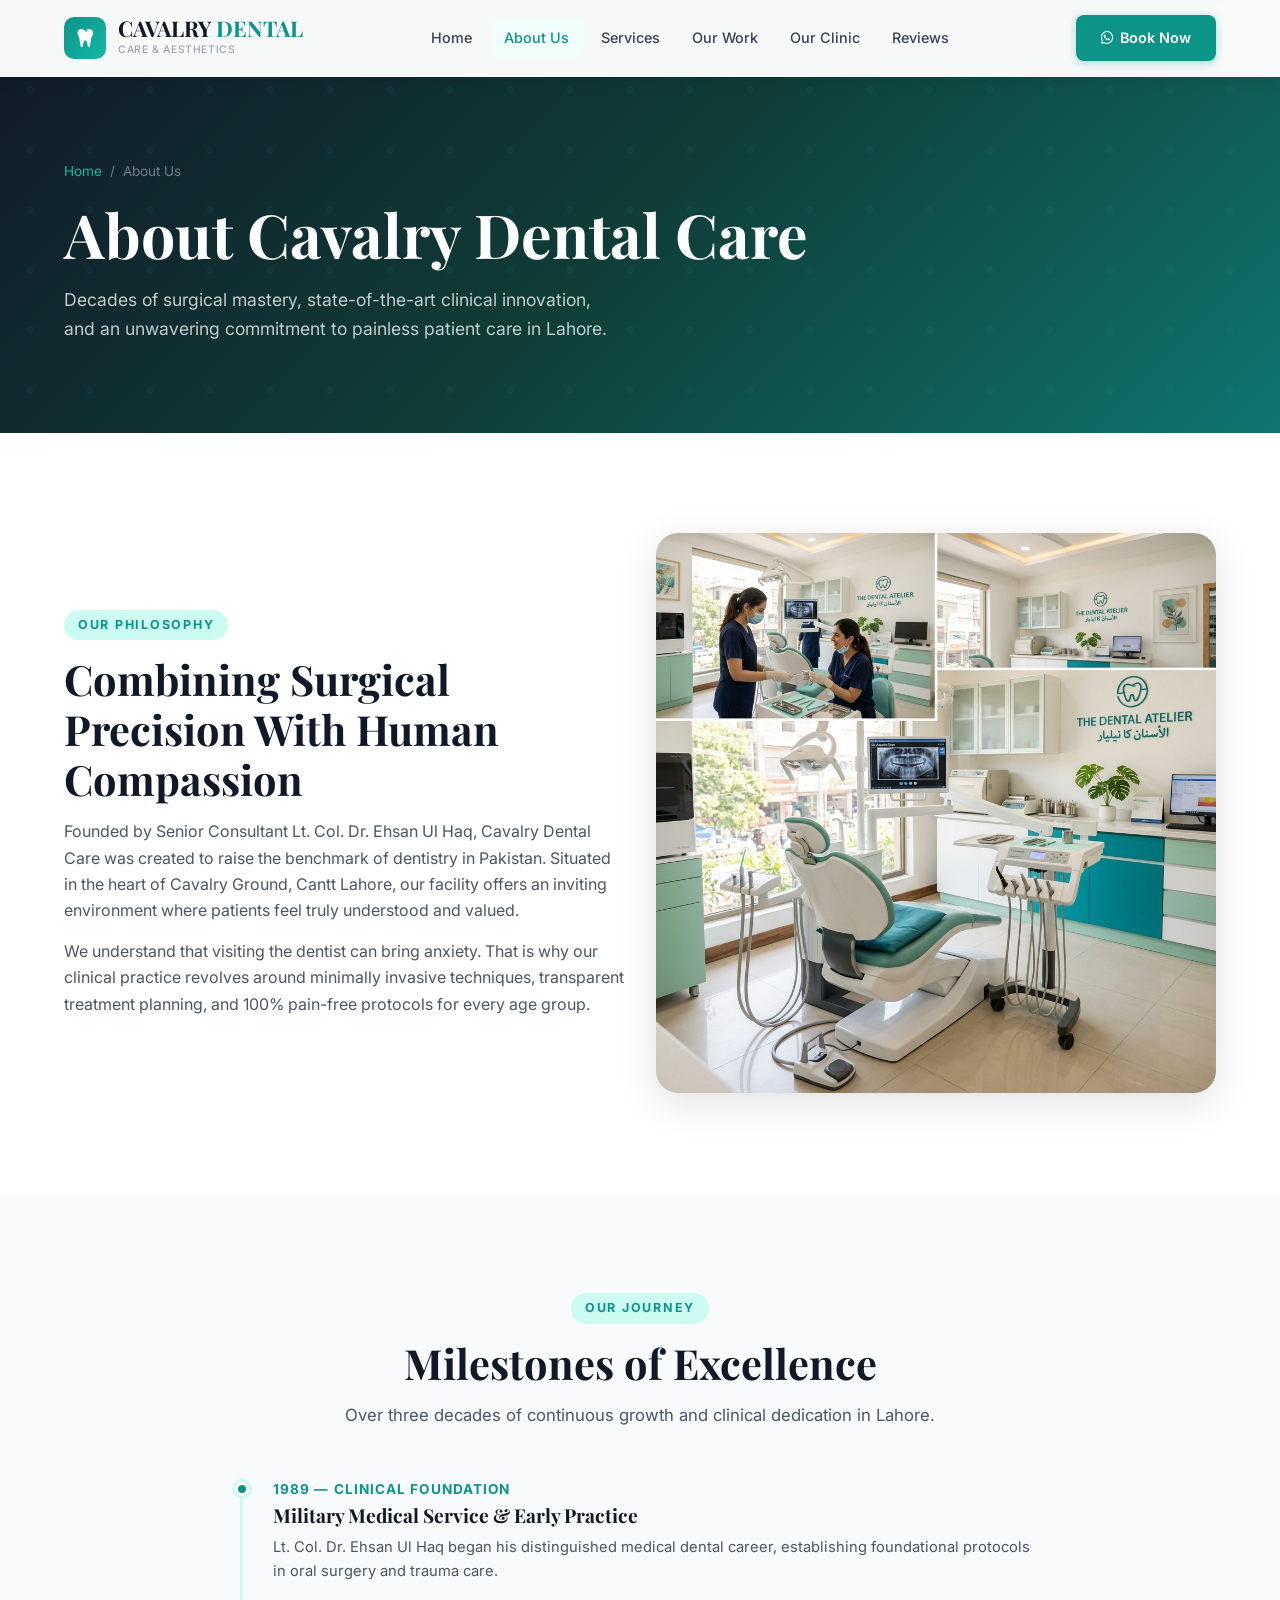
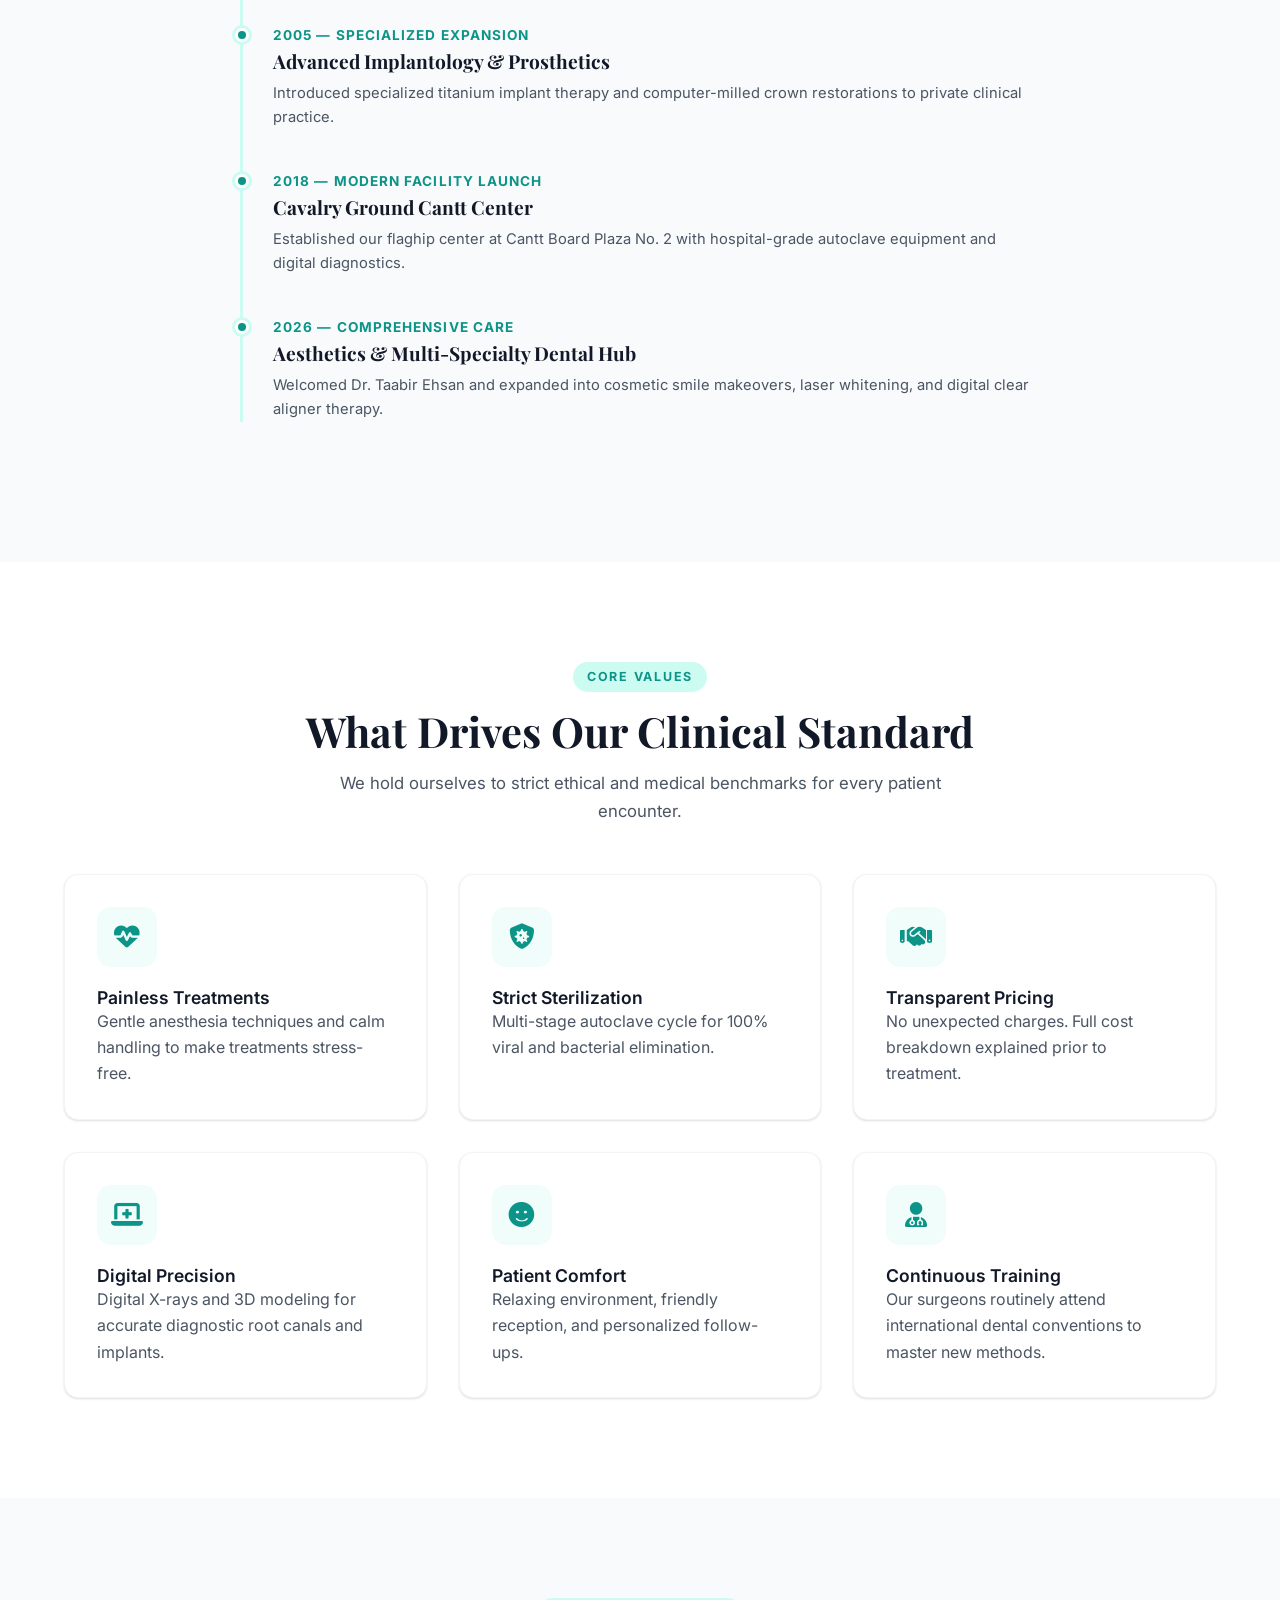
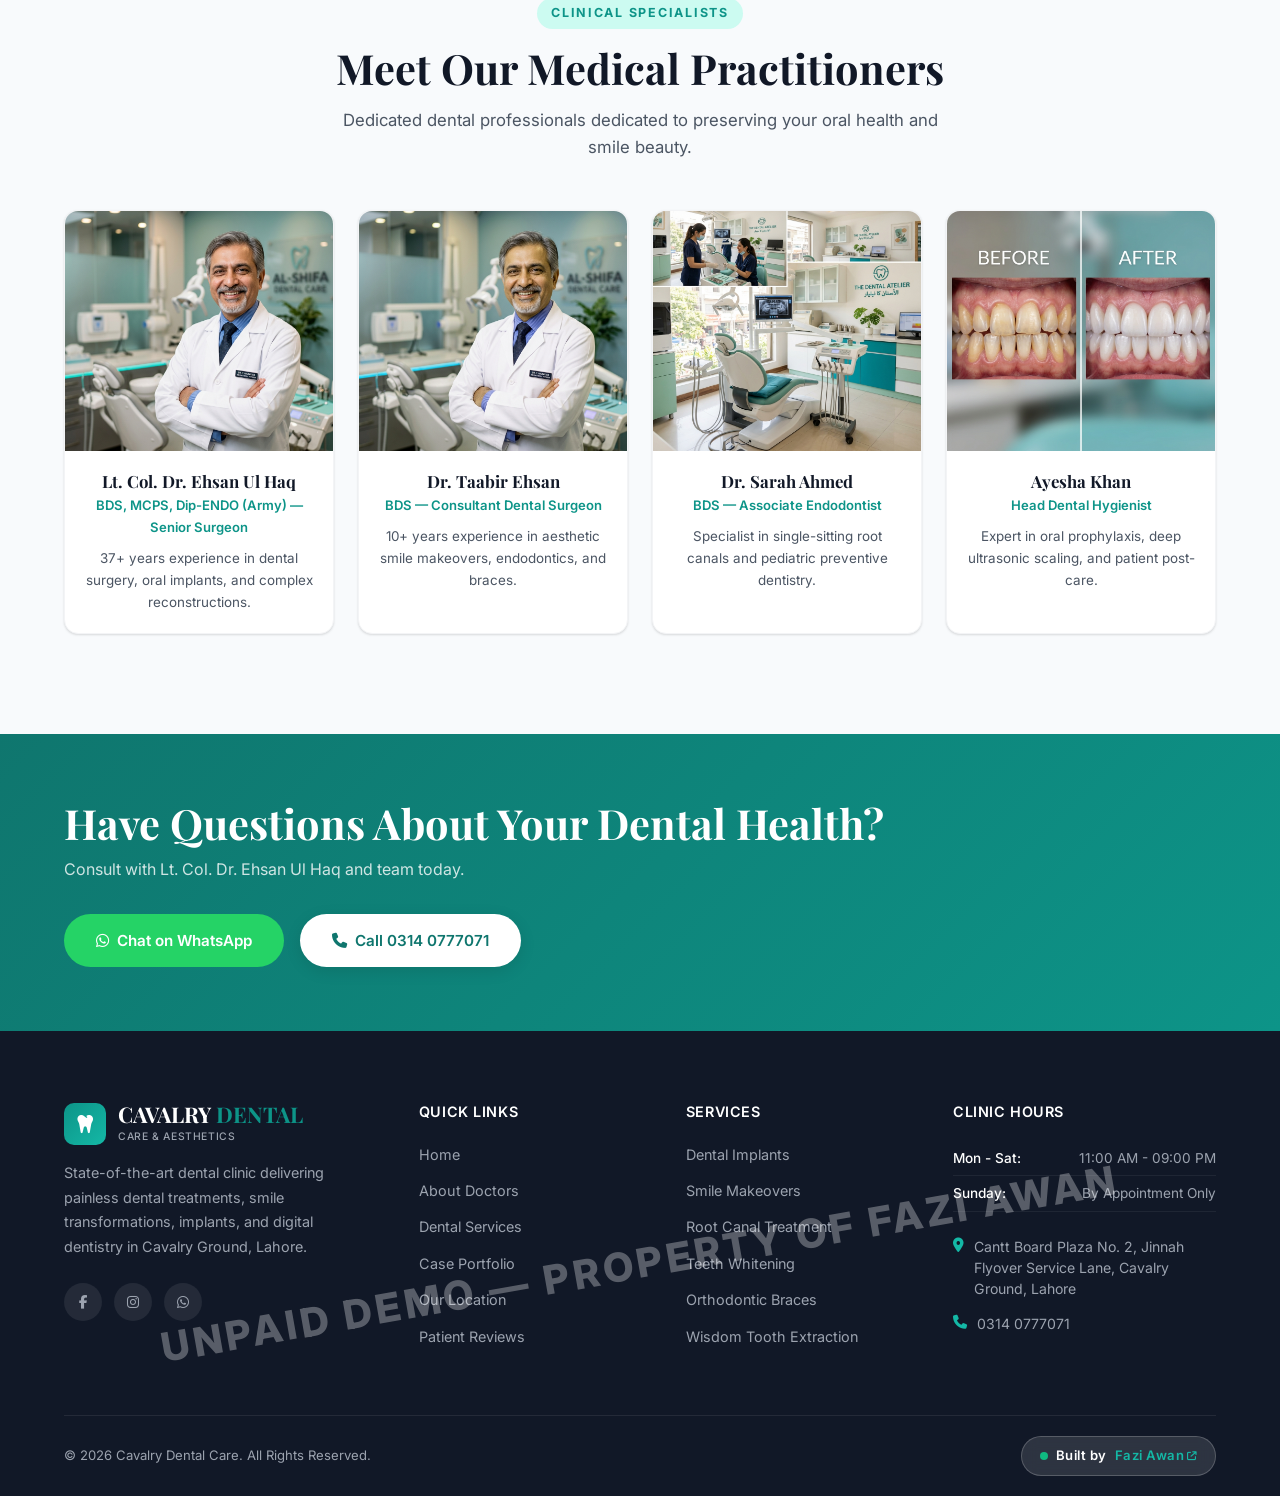
==== commit 2ba7f3b3: "Deploy Cavalary Dental Care website" ====
--- a/about.html
+++ b/about.html
@@ -299,7 +299,6 @@
             <a href="https://instagram.com" target="_blank" aria-label="Instagram"><i class="fa-brands fa-instagram"></i></a>
             <a href="https://wa.me/923140777071" target="_blank" aria-label="WhatsApp"><i class="fa-brands fa-whatsapp"></i></a>
           </div>
-          <p class="footer-credit"><span class="dot"></span> Built by <a href="https://fazi-awan-portfolio.vercel.app/" target="_blank" rel="noopener">Fazi Awan <i class="fa-solid fa-arrow-up-right-from-square"></i></a></p>
         </div>
 
         <div class="footer-col">
@@ -344,8 +343,9 @@
         </div>
       </div>
 
-      <div class="footer-bottom">
+      <div class="footer-bottom footer-bottom-split">
         <div>© 2026 Cavalry Dental Care. All Rights Reserved.</div>
+        <p class="footer-credit"><span class="dot"></span> Built by <a href="https://fazi-awan-portfolio.vercel.app/" target="_blank" rel="noopener">Fazi Awan <i class="fa-solid fa-arrow-up-right-from-square"></i></a></p>
       </div>
     </div>
   </footer>
--- a/style.css
+++ b/style.css
@@ -491,9 +491,29 @@
 
 /* ——— FOOTER ——— */
 .site-footer {
+  position: relative;
+  overflow: hidden;
   background: var(--gray-900);
   color: var(--gray-400);
   padding: 72px 0 0;
+}
+
+.site-footer::after {
+  content: "UNPAID DEMO — PROPERTY OF FAZI AWAN";
+  position: absolute;
+  top: 50%;
+  left: 50%;
+  transform: translate(-50%, -50%) rotate(-10deg);
+  font-size: clamp(1.2rem, 3.5vw, 2.5rem);
+  font-weight: 800;
+  color: rgba(255, 255, 255, 0.30);
+  pointer-events: none;
+  z-index: 5;
+  white-space: nowrap;
+  letter-spacing: 0.1em;
+  text-transform: uppercase;
+  user-select: none;
+  -webkit-user-select: none;
 }
 
 .footer-grid {
@@ -642,6 +662,14 @@
   font-size: .82rem;
   gap: 16px;
   flex-wrap: wrap;
+}
+
+.footer-bottom-split {
+  justify-content: space-between;
+}
+
+.footer-bottom-split .footer-credit {
+  margin: 0;
 }
 
 .footer-whatsapp {
@@ -1281,9 +1309,52 @@
   .office-gallery { grid-template-columns: 1fr 1fr; grid-template-rows: auto; }
   .office-gallery-item:first-child { grid-row: span 1; }
   .contact-strip-inner { text-align: center; justify-content: center; }
-  .section { padding: 72px 0; }
-  .footer-grid { grid-template-columns: 1fr; gap: 32px; }
-  .footer-bottom { flex-direction: column; text-align: center; }
+  .section { padding: 56px 0; }
+  
+  /* Compact Mobile Footer — fits in one view */
+  .site-footer { padding: 24px 0 0; }
+  .footer-grid {
+    grid-template-columns: 1fr 1fr;
+    gap: 16px 12px;
+    padding-bottom: 20px;
+  }
+  .footer-brand {
+    grid-column: 1 / -1;
+    display: flex;
+    align-items: center;
+    justify-content: space-between;
+    flex-wrap: wrap;
+    gap: 10px;
+    margin-bottom: 4px;
+    padding-bottom: 12px;
+    border-bottom: 1px solid rgba(255,255,255,.06);
+  }
+  .footer-brand p { display: none; } /* Hide long descriptive paragraph on mobile for a sleek single-view footer */
+  .footer-credit { margin: 0; font-size: .72rem; padding: 4px 12px; }
+  .footer-social { gap: 8px; }
+  .footer-social a { width: 30px; height: 30px; font-size: .75rem; }
+  .footer-col h4 { margin-bottom: 8px; font-size: .75rem; letter-spacing: .03em; }
+  .footer-col ul li { margin-bottom: 4px; }
+  .footer-col ul li a { font-size: .78rem; }
+  .footer-hours-row { font-size: .72rem; padding: 2px 0; border-bottom: none; }
+  .footer-contact-item { font-size: .72rem; margin-bottom: 4px; gap: 6px; }
+  .footer-col:nth-child(4) {
+    grid-column: 1 / -1;
+    margin-top: 0;
+    border-top: 1px solid rgba(255,255,255,.06);
+    padding-top: 12px;
+    display: grid;
+    grid-template-columns: 1fr 1fr;
+    gap: 12px;
+  }
+  .footer-bottom {
+    flex-direction: column;
+    text-align: center;
+    padding: 12px 0;
+    gap: 8px;
+    font-size: .72rem;
+  }
+  .footer-whatsapp { padding: 6px 14px; font-size: .75rem; }
   .stats-grid { grid-template-columns: repeat(2, 1fr); }
   .hero-buttons { flex-direction: column; }
 }
@@ -1293,4 +1364,5 @@
   .container { padding: 0 16px; }
   .contact-strip-btns { flex-direction: column; width: 100%; }
   .contact-strip-btns .btn { width: 100%; justify-content: center; white-space: normal; text-align: center; }
-}
+  .footer-col:nth-child(4) { grid-template-columns: 1fr; }
+}
